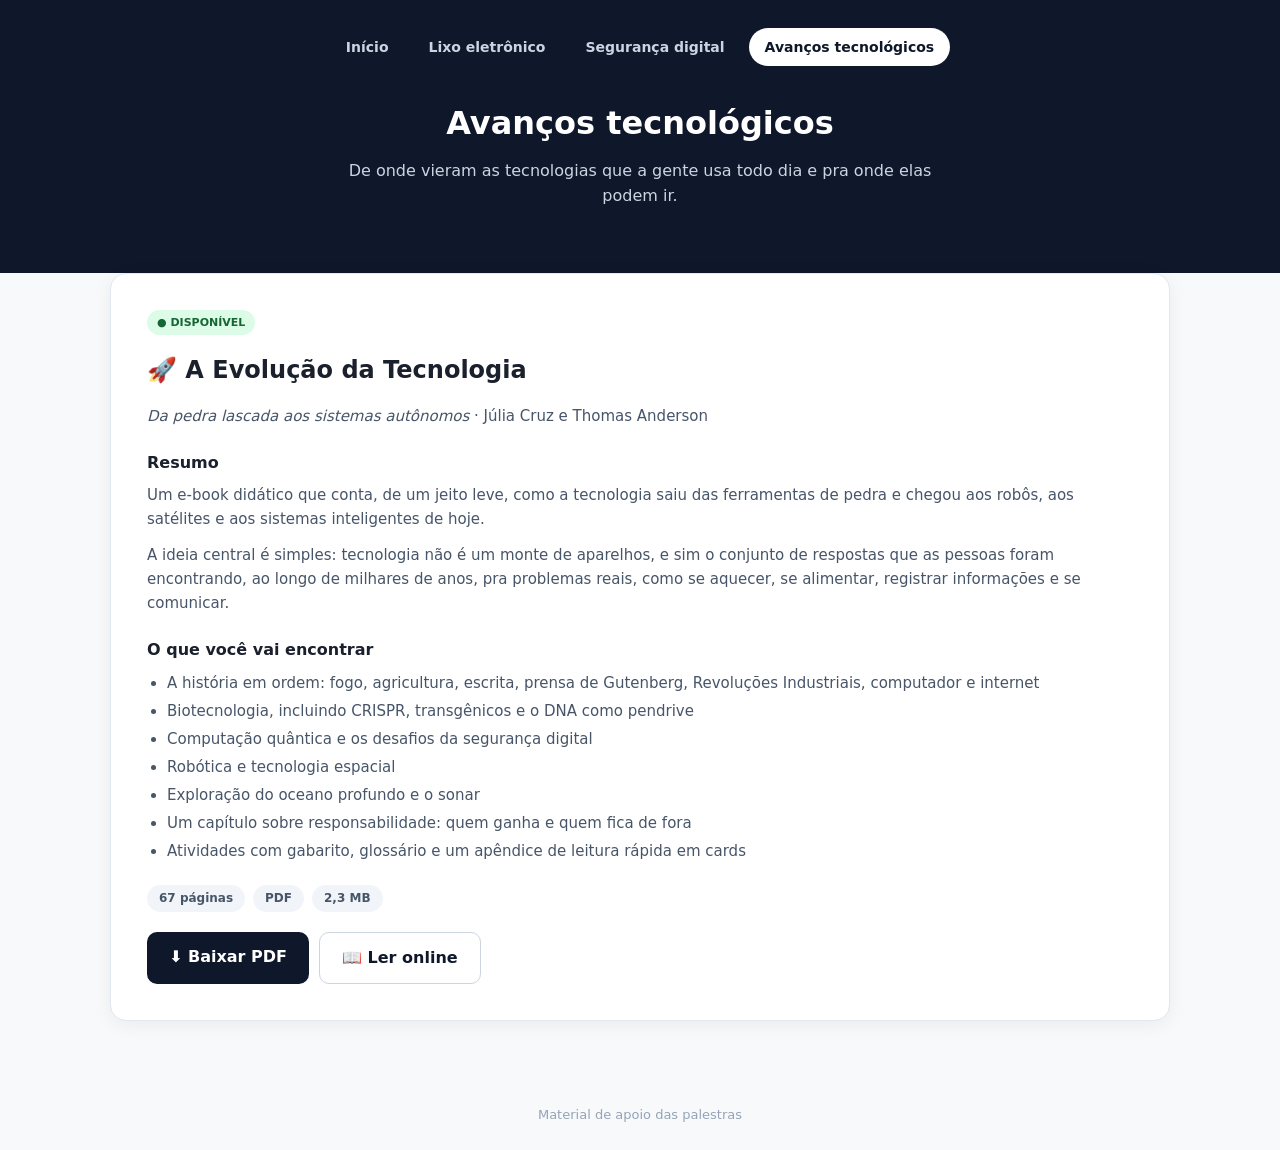
==== avancos-tecnologicos.html @ 884b6dad "Biblioteca digital" ====
<!DOCTYPE html>
<html lang="pt-BR">
<head>
<meta charset="UTF-8">
<meta name="viewport" content="width=device-width, initial-scale=1.0">
<title>Avanços tecnológicos - Biblioteca Digital</title>
<meta name="description" content="Ebook A evolução da tecnologia: da pedra lascada aos sistemas autônomos.">
<link rel="stylesheet" href="style.css">
</head>
<body>
<header>
  <nav>
    <a href="index.html">Início</a>
    <a href="lixo-eletronico.html">Lixo eletrônico</a>
    <a href="seguranca-digital.html">Segurança digital</a>
    <a href="avancos-tecnologicos.html" class="active">Avanços tecnológicos</a>
  </nav>
  <h1>Avanços tecnológicos</h1>
  <p>De onde vieram as tecnologias que a gente usa todo dia e pra onde elas podem ir.</p>
</header>

<div class="container">
  <div class="card page-card">
    <span class="badge ok">● DISPONÍVEL</span>
    <h2>🚀 A Evolução da Tecnologia</h2>
    <p style="margin-top:6px;"><em>Da pedra lascada aos sistemas autônomos</em> · Júlia Cruz e Thomas Anderson</p>

    <h3>Resumo</h3>
    <p>Um e-book didático que conta, de um jeito leve, como a tecnologia saiu das ferramentas de pedra e chegou aos robôs, aos satélites e aos sistemas inteligentes de hoje.</p>
    <p>A ideia central é simples: tecnologia não é um monte de aparelhos, e sim o conjunto de respostas que as pessoas foram encontrando, ao longo de milhares de anos, pra problemas reais, como se aquecer, se alimentar, registrar informações e se comunicar.</p>

    <h3>O que você vai encontrar</h3>
    <ul class="list">
      <li>A história em ordem: fogo, agricultura, escrita, prensa de Gutenberg, Revoluções Industriais, computador e internet</li>
      <li>Biotecnologia, incluindo CRISPR, transgênicos e o DNA como pendrive</li>
      <li>Computação quântica e os desafios da segurança digital</li>
      <li>Robótica e tecnologia espacial</li>
      <li>Exploração do oceano profundo e o sonar</li>
      <li>Um capítulo sobre responsabilidade: quem ganha e quem fica de fora</li>
      <li>Atividades com gabarito, glossário e um apêndice de leitura rápida em cards</li>
    </ul>

    <div class="meta">
      <span>67 páginas</span>
      <span>PDF</span>
      <span>2,3 MB</span>
    </div>

    <div class="btn-row">
      <a class="btn btn-primary" href="ebooks/E-book_A_Evolucao_da_Tecnologia_LIVRO_COMPLETO.pdf" download>⬇ Baixar PDF</a>
      <a class="btn btn-outline" href="ebooks/E-book_A_Evolucao_da_Tecnologia_LIVRO_COMPLETO.pdf" target="_blank" rel="noopener">📖 Ler online</a>
    </div>
  </div>
</div>

<footer>Material de apoio das palestras</footer>
</body>
</html>
---- style.css ----
* { margin: 0; padding: 0; box-sizing: border-box; }

body {
  font-family: Inter, "Segoe UI", system-ui, sans-serif;
  background: #f8f9fb;
  color: #1a202c;
  line-height: 1.6;
}

/* ---------- Cabeçalho + menu ---------- */
header {
  background: #0f172a;
  color: white;
  padding: 28px 24px 64px;
  text-align: center;
}
header h1 { font-size: 32px; margin-bottom: 8px; }
header p { color: #cbd5e1; max-width: 640px; margin: 0 auto; }

nav {
  display: flex;
  justify-content: center;
  flex-wrap: wrap;
  gap: 8px;
  margin-bottom: 32px;
}
nav a {
  color: #cbd5e1;
  text-decoration: none;
  font-size: 14px;
  font-weight: 600;
  padding: 8px 16px;
  border-radius: 999px;
  transition: background 0.2s;
}
nav a:hover { background: #1e293b; color: white; }
nav a.active { background: white; color: #0f172a; }

/* ---------- Conteúdo ---------- */
.container { max-width: 1100px; margin: -32px auto 0; padding: 0 20px 60px; }
.grid {
  display: grid;
  grid-template-columns: repeat(auto-fit, minmax(300px, 1fr));
  gap: 24px;
  margin-top: 32px;
}

.card {
  background: white;
  border-radius: 16px;
  padding: 28px;
  box-shadow: 0 4px 20px rgba(0, 0, 0, 0.06);
  border: 1px solid #e2e8f0;
  display: flex;
  flex-direction: column;
}
.card h2 { font-size: 20px; margin-bottom: 8px; }
.card p { color: #475569; font-size: 15px; }

.badge {
  align-self: flex-start;
  font-size: 11px;
  font-weight: 700;
  padding: 4px 10px;
  border-radius: 999px;
  margin-bottom: 16px;
}
.badge.ok { background: #dcfce7; color: #166534; }
.badge.soon { background: #fef9c3; color: #854d0e; }

.topics { background: #f1f5f9; border-radius: 10px; padding: 12px 16px; margin: 16px 0; }
.topics ul { margin-left: 18px; font-size: 13px; color: #334155; }

.btn {
  display: block;
  text-align: center;
  padding: 12px;
  border-radius: 10px;
  font-weight: 600;
  text-decoration: none;
  margin-top: auto;
}
.btn-primary { background: #0f172a; color: white; }
.btn-primary:hover { background: #1e293b; }
.btn-disabled { background: #e2e8f0; color: #94a3b8; pointer-events: none; }
.btn-row { display: flex; gap: 10px; margin-top: 20px; flex-wrap: wrap; }
.btn-row .btn { margin-top: 0; padding: 12px 22px; }
.btn-outline { border: 1px solid #cbd5e1; color: #0f172a; background: white; }

/* ---------- Página de tema ---------- */
.page-card { padding: 36px; margin-top: 32px; }
.page-card h2 { font-size: 24px; }
.page-card h3 { font-size: 16px; margin: 22px 0 8px; }
.page-card p + p { margin-top: 12px; }
.meta { display: flex; gap: 8px; flex-wrap: wrap; margin-top: 18px; }
.meta span {
  font-size: 12px;
  font-weight: 600;
  background: #f1f5f9;
  color: #475569;
  padding: 4px 12px;
  border-radius: 999px;
}
.page-card ul.list { margin-left: 20px; color: #475569; font-size: 15px; }
.page-card ul.list li { margin-bottom: 4px; }

footer { text-align: center; padding: 24px; font-size: 13px; color: #94a3b8; }

@media (max-width: 600px) {
  header h1 { font-size: 26px; }
  .page-card { padding: 24px; }
}
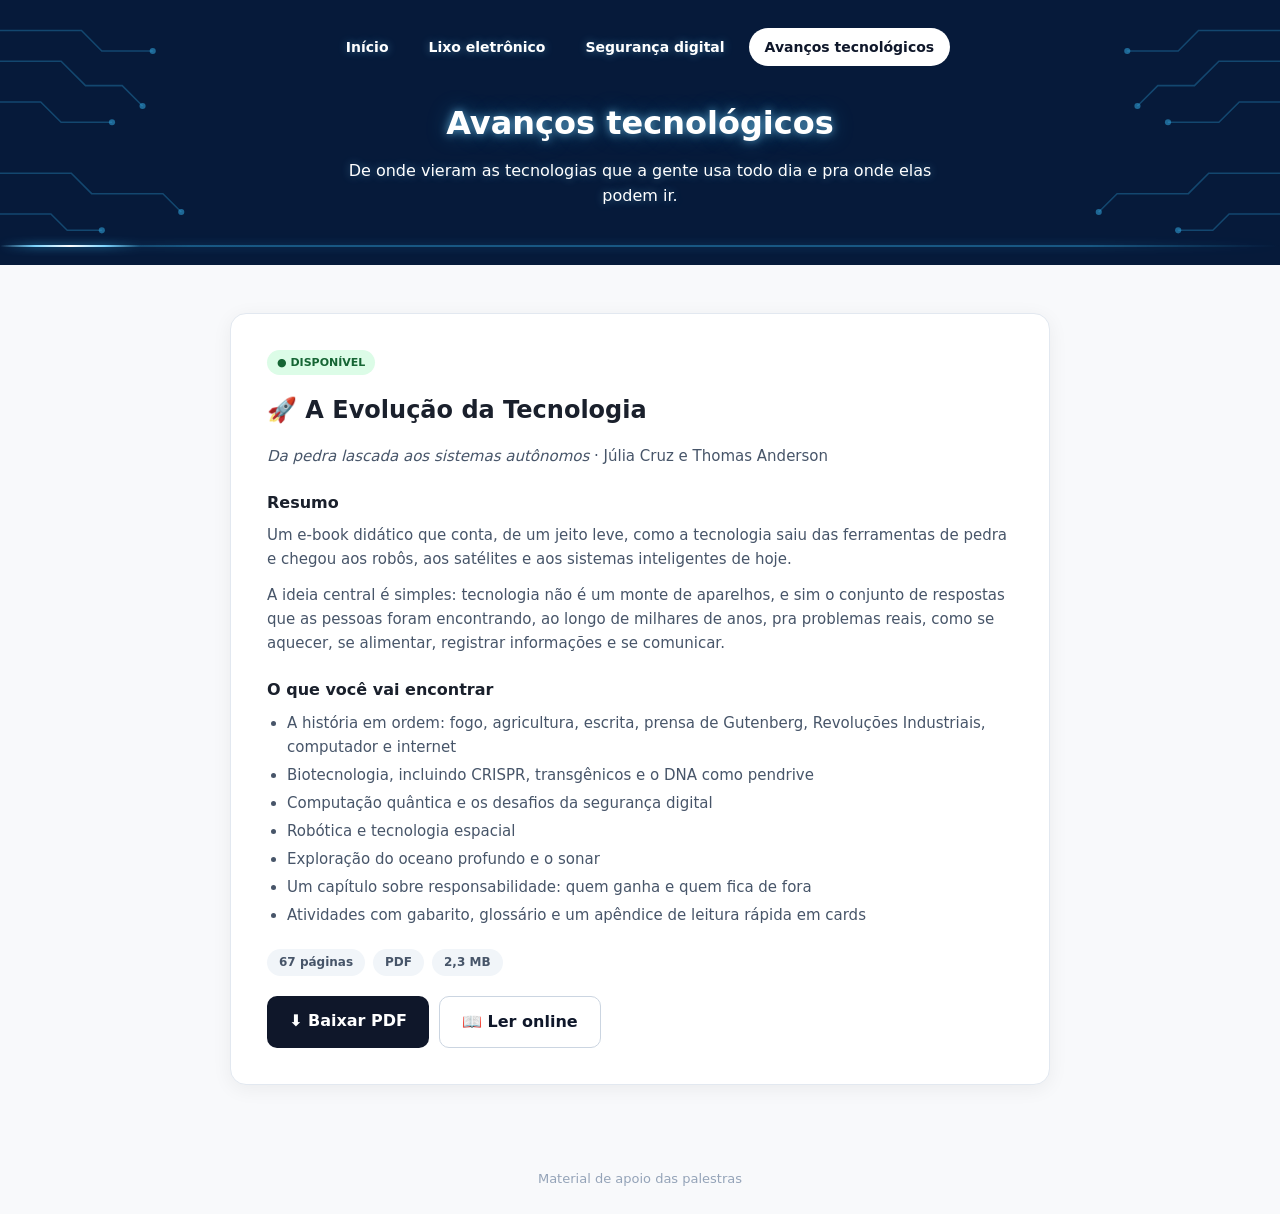
==== commit 30d69d91: "Estética compativel com o panfleto" ====
--- a/avancos-tecnologicos.html
+++ b/avancos-tecnologicos.html
@@ -5,6 +5,7 @@
 <meta name="viewport" content="width=device-width, initial-scale=1.0">
 <title>Avanços tecnológicos - Biblioteca Digital</title>
 <meta name="description" content="Ebook A evolução da tecnologia: da pedra lascada aos sistemas autônomos.">
+<link rel="icon" type="image/png" href="favicon.png">
 <link rel="stylesheet" href="style.css">
 </head>
 <body>
--- a/style.css
+++ b/style.css
@@ -9,13 +9,48 @@
 
 /* ---------- Cabeçalho + menu ---------- */
 header {
-  background: #0f172a;
+  position: relative;
+  overflow: hidden;
+  background: #061a3a;
   color: white;
-  padding: 28px 24px 64px;
+  padding: 28px 24px 56px;
   text-align: center;
 }
-header h1 { font-size: 32px; margin-bottom: 8px; }
-header p { color: #cbd5e1; max-width: 640px; margin: 0 auto; }
+header > * { position: relative; z-index: 1; }
+/* detalhe de placa de circuito + pulso de luz (inspirado no projeto da palestra) */
+header::before {
+  content: "";
+  position: absolute;
+  inset: 0;
+  z-index: 0;
+  background-image: url("data:image/svg+xml,<svg xmlns='http://www.w3.org/2000/svg' width='220' height='260' viewBox='0 0 220 260' fill='none' stroke='%2338bdf8' stroke-opacity='.35' stroke-width='1.5'><g transform='translate(0 0)'><path d='M0 30H80L100 50H150'/><path d='M0 60H60L84 84H120L140 104'/><path d='M0 100H40L60 120H110'/><path d='M0 170H70L90 190H160L178 208'/><path d='M0 210H50L66 226H100'/><g fill='%2338bdf8' fill-opacity='.6' stroke='none'><circle cx='150' cy='50' r='3'/><circle cx='140' cy='104' r='3'/><circle cx='110' cy='120' r='3'/><circle cx='178' cy='208' r='3'/><circle cx='100' cy='226' r='3'/></g></g></svg>"), url("data:image/svg+xml,<svg xmlns='http://www.w3.org/2000/svg' width='220' height='260' viewBox='0 0 220 260' fill='none' stroke='%2338bdf8' stroke-opacity='.35' stroke-width='1.5'><g transform='translate(220 0) scale(-1 1)'><path d='M0 30H80L100 50H150'/><path d='M0 60H60L84 84H120L140 104'/><path d='M0 100H40L60 120H110'/><path d='M0 170H70L90 190H160L178 208'/><path d='M0 210H50L66 226H100'/><g fill='%2338bdf8' fill-opacity='.6' stroke='none'><circle cx='150' cy='50' r='3'/><circle cx='140' cy='104' r='3'/><circle cx='110' cy='120' r='3'/><circle cx='178' cy='208' r='3'/><circle cx='100' cy='226' r='3'/></g></g></svg>");
+  background-repeat: no-repeat;
+  background-position: left top, right top;
+  background-size: auto 100%;
+  opacity: 0.8;
+}
+header::after {
+  content: "";
+  position: absolute;
+  left: 0; right: 0; bottom: 18px;
+  height: 2px;
+  z-index: 0;
+  background:
+    linear-gradient(90deg, transparent, #7dd3fc, #fff, #7dd3fc, transparent) 0% 0 / 140px 100% no-repeat,
+    linear-gradient(90deg, transparent, rgba(56, 189, 248, 0.35) 15%, rgba(56, 189, 248, 0.35) 85%, transparent);
+  filter: drop-shadow(0 0 4px #38bdf8);
+  animation: pulseLine 4.5s ease-in-out infinite;
+}
+@keyframes pulseLine {
+  from { background-position: 0% 0, 0 0; }
+  to { background-position: 100% 0, 0 0; }
+}
+@media (prefers-reduced-motion: reduce) {
+  header::after { animation: none; }
+}
+
+header h1 { font-size: 32px; margin-bottom: 8px; color: #fff; text-shadow: 0 0 10px rgba(125, 211, 252, 0.7), 0 0 22px rgba(56, 189, 248, 0.35); }
+header p { color: #fff; max-width: 640px; margin: 0 auto; text-shadow: 0 0 8px rgba(125, 211, 252, 0.45); }
 
 nav {
   display: flex;
@@ -25,7 +60,8 @@
   margin-bottom: 32px;
 }
 nav a {
-  color: #cbd5e1;
+  color: #fff;
+  text-shadow: 0 0 8px rgba(125, 211, 252, 0.45);
   text-decoration: none;
   font-size: 14px;
   font-weight: 600;
@@ -33,16 +69,17 @@
   border-radius: 999px;
   transition: background 0.2s;
 }
-nav a:hover { background: #1e293b; color: white; }
-nav a.active { background: white; color: #0f172a; }
+nav a:hover { background: rgba(125, 211, 252, 0.15); color: #fff; }
+nav a.active { background: white; color: #0f172a; text-shadow: none; }
 
 /* ---------- Conteúdo ---------- */
-.container { max-width: 1100px; margin: -32px auto 0; padding: 0 20px 60px; }
+.container { max-width: 1100px; margin: 0 auto; padding: 0 20px 60px; }
 .grid {
   display: grid;
   grid-template-columns: repeat(auto-fit, minmax(300px, 1fr));
   gap: 24px;
-  margin-top: 32px;
+  justify-content: center;
+  margin-top: 48px;
 }
 
 .card {
@@ -88,7 +125,7 @@
 .btn-outline { border: 1px solid #cbd5e1; color: #0f172a; background: white; }
 
 /* ---------- Página de tema ---------- */
-.page-card { padding: 36px; margin-top: 32px; }
+.page-card { padding: 36px; margin: 48px auto 0; max-width: 820px; }
 .page-card h2 { font-size: 24px; }
 .page-card h3 { font-size: 16px; margin: 22px 0 8px; }
 .page-card p + p { margin-top: 12px; }
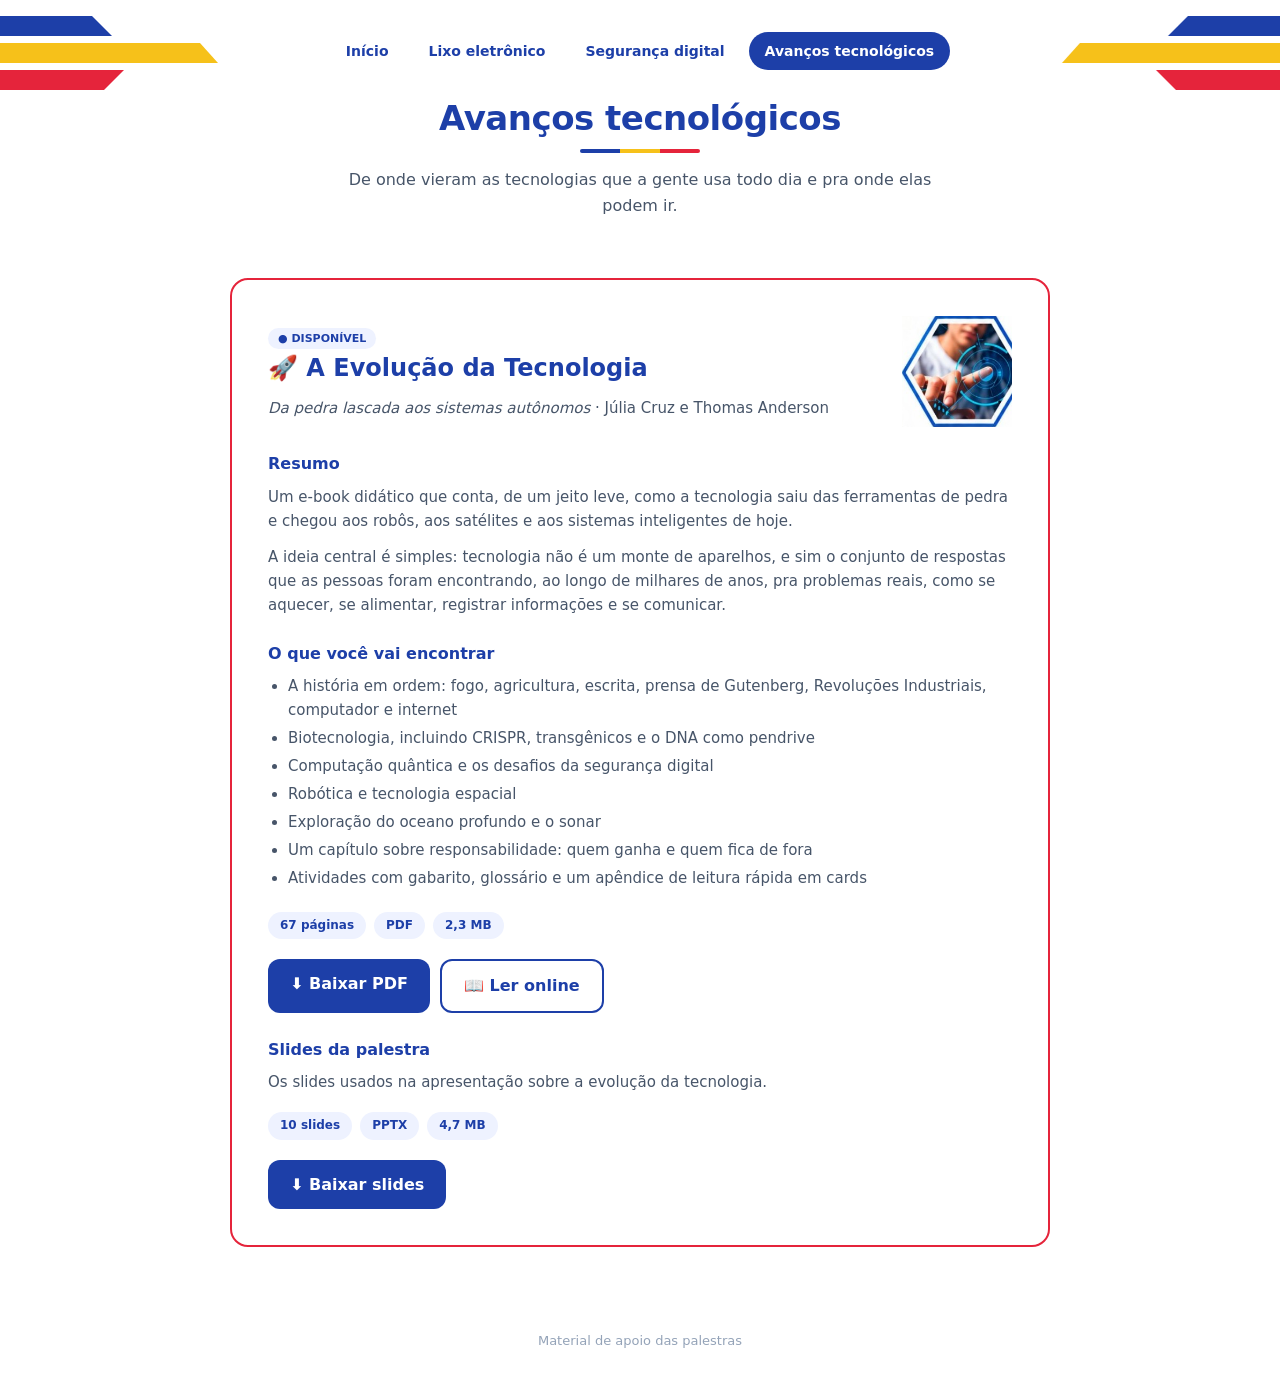
==== commit 08387b33: "Redesigner e adição de documentos" ====
--- a/avancos-tecnologicos.html
+++ b/avancos-tecnologicos.html
@@ -21,10 +21,15 @@
 </header>
 
 <div class="container">
-  <div class="card page-card">
-    <span class="badge ok">● DISPONÍVEL</span>
-    <h2>🚀 A Evolução da Tecnologia</h2>
-    <p style="margin-top:6px;"><em>Da pedra lascada aos sistemas autônomos</em> · Júlia Cruz e Thomas Anderson</p>
+  <div class="card page-card c-red">
+    <div class="page-head">
+      <div>
+        <span class="badge ok">● DISPONÍVEL</span>
+        <h2>🚀 A Evolução da Tecnologia</h2>
+        <p style="margin-top:6px;"><em>Da pedra lascada aos sistemas autônomos</em> · Júlia Cruz e Thomas Anderson</p>
+      </div>
+      <img class="hex" src="img/hex-avanco.jpg" alt="">
+    </div>
 
     <h3>Resumo</h3>
     <p>Um e-book didático que conta, de um jeito leve, como a tecnologia saiu das ferramentas de pedra e chegou aos robôs, aos satélites e aos sistemas inteligentes de hoje.</p>
@@ -51,6 +56,17 @@
       <a class="btn btn-primary" href="ebooks/E-book_A_Evolucao_da_Tecnologia_LIVRO_COMPLETO.pdf" download>⬇ Baixar PDF</a>
       <a class="btn btn-outline" href="ebooks/E-book_A_Evolucao_da_Tecnologia_LIVRO_COMPLETO.pdf" target="_blank" rel="noopener">📖 Ler online</a>
     </div>
+
+    <h3>Slides da palestra</h3>
+    <p>Os slides usados na apresentação sobre a evolução da tecnologia.</p>
+    <div class="meta">
+      <span>10 slides</span>
+      <span>PPTX</span>
+      <span>4,7 MB</span>
+    </div>
+    <div class="btn-row">
+      <a class="btn btn-primary" href="ebooks/A-Evolucao-da-Tecnologia-slides.pptx" download>⬇ Baixar slides</a>
+    </div>
   </div>
 </div>
 
--- a/style.css
+++ b/style.css
@@ -1,76 +1,101 @@
 * { margin: 0; padding: 0; box-sizing: border-box; }
+
+:root {
+  --blue: #1d3fa8;
+  --blue-dark: #162f80;
+  --blue-soft: #eef2ff;
+  --yellow: #f6c11a;
+  --red: #e5243b;
+  --ink: #1e293b;
+  --muted: #475569;
+}
 
 body {
   font-family: Inter, "Segoe UI", system-ui, sans-serif;
-  background: #f8f9fb;
-  color: #1a202c;
+  background: #fff;
+  color: var(--ink);
   line-height: 1.6;
 }
 
-/* ---------- Cabeçalho + menu ---------- */
+/* ---------- Cabeçalho + menu (faixas e linha tricolor do panfleto) ---------- */
 header {
   position: relative;
   overflow: hidden;
-  background: #061a3a;
-  color: white;
-  padding: 28px 24px 56px;
+  background: #fff;
+  padding: 32px 24px 36px;
   text-align: center;
 }
 header > * { position: relative; z-index: 1; }
-/* detalhe de placa de circuito + pulso de luz (inspirado no projeto da palestra) */
-header::before {
-  content: "";
-  position: absolute;
-  inset: 0;
-  z-index: 0;
-  background-image: url("data:image/svg+xml,<svg xmlns='http://www.w3.org/2000/svg' width='220' height='260' viewBox='0 0 220 260' fill='none' stroke='%2338bdf8' stroke-opacity='.35' stroke-width='1.5'><g transform='translate(0 0)'><path d='M0 30H80L100 50H150'/><path d='M0 60H60L84 84H120L140 104'/><path d='M0 100H40L60 120H110'/><path d='M0 170H70L90 190H160L178 208'/><path d='M0 210H50L66 226H100'/><g fill='%2338bdf8' fill-opacity='.6' stroke='none'><circle cx='150' cy='50' r='3'/><circle cx='140' cy='104' r='3'/><circle cx='110' cy='120' r='3'/><circle cx='178' cy='208' r='3'/><circle cx='100' cy='226' r='3'/></g></g></svg>"), url("data:image/svg+xml,<svg xmlns='http://www.w3.org/2000/svg' width='220' height='260' viewBox='0 0 220 260' fill='none' stroke='%2338bdf8' stroke-opacity='.35' stroke-width='1.5'><g transform='translate(220 0) scale(-1 1)'><path d='M0 30H80L100 50H150'/><path d='M0 60H60L84 84H120L140 104'/><path d='M0 100H40L60 120H110'/><path d='M0 170H70L90 190H160L178 208'/><path d='M0 210H50L66 226H100'/><g fill='%2338bdf8' fill-opacity='.6' stroke='none'><circle cx='150' cy='50' r='3'/><circle cx='140' cy='104' r='3'/><circle cx='110' cy='120' r='3'/><circle cx='178' cy='208' r='3'/><circle cx='100' cy='226' r='3'/></g></g></svg>");
-  background-repeat: no-repeat;
-  background-position: left top, right top;
-  background-size: auto 100%;
-  opacity: 0.8;
-}
+
+header::before,
 header::after {
   content: "";
   position: absolute;
-  left: 0; right: 0; bottom: 18px;
-  height: 2px;
+  top: 16px;
+  width: 230px;
+  height: 80px;
   z-index: 0;
-  background:
-    linear-gradient(90deg, transparent, #7dd3fc, #fff, #7dd3fc, transparent) 0% 0 / 140px 100% no-repeat,
-    linear-gradient(90deg, transparent, rgba(56, 189, 248, 0.35) 15%, rgba(56, 189, 248, 0.35) 85%, transparent);
-  filter: drop-shadow(0 0 4px #38bdf8);
-  animation: pulseLine 4.5s ease-in-out infinite;
+  background: url("data:image/svg+xml,<svg xmlns='http://www.w3.org/2000/svg' viewBox='0 0 230 80'><path fill='%231d3fa8' d='M0 0H92L112 20H0Z'/><path fill='%23f6c11a' d='M0 27H200L218 47H0Z'/><path fill='%23e5243b' d='M0 54H124L104 74H0Z'/></svg>") no-repeat left top / 100% 100%;
+  animation: stripeIn 0.8s ease-out both;
 }
-@keyframes pulseLine {
-  from { background-position: 0% 0, 0 0; }
-  to { background-position: 100% 0, 0 0; }
+header::before { left: 0; }
+header::after { right: 0; transform: scaleX(-1); animation-name: stripeInRight; }
+
+@keyframes stripeIn {
+  from { opacity: 0; transform: translateX(-60px); }
+  to { opacity: 1; transform: translateX(0); }
 }
-@media (prefers-reduced-motion: reduce) {
-  header::after { animation: none; }
+@keyframes stripeInRight {
+  from { opacity: 0; transform: scaleX(-1) translateX(-60px); }
+  to { opacity: 1; transform: scaleX(-1) translateX(0); }
 }
 
-header h1 { font-size: 32px; margin-bottom: 8px; color: #fff; text-shadow: 0 0 10px rgba(125, 211, 252, 0.7), 0 0 22px rgba(56, 189, 248, 0.35); }
-header p { color: #fff; max-width: 640px; margin: 0 auto; text-shadow: 0 0 8px rgba(125, 211, 252, 0.45); }
+header h1 {
+  font-size: 34px;
+  font-weight: 800;
+  letter-spacing: -0.5px;
+  color: var(--blue);
+  line-height: 1.2;
+}
+header h1::after {
+  content: "";
+  display: block;
+  width: 120px;
+  height: 4px;
+  margin: 10px auto 14px;
+  border-radius: 2px;
+  background: linear-gradient(90deg, var(--blue) 0 33.3%, var(--yellow) 33.3% 66.6%, var(--red) 66.6%);
+  transform-origin: left center;
+  animation: drawLine 0.9s 0.2s ease-out both;
+}
+@keyframes drawLine {
+  from { transform: scaleX(0); }
+  to { transform: scaleX(1); }
+}
+header p { color: var(--muted); max-width: 640px; margin: 0 auto; }
 
 nav {
   display: flex;
   justify-content: center;
   flex-wrap: wrap;
   gap: 8px;
-  margin-bottom: 32px;
+  margin-bottom: 28px;
 }
 nav a {
-  color: #fff;
-  text-shadow: 0 0 8px rgba(125, 211, 252, 0.45);
+  color: var(--blue);
   text-decoration: none;
   font-size: 14px;
-  font-weight: 600;
+  font-weight: 700;
   padding: 8px 16px;
   border-radius: 999px;
-  transition: background 0.2s;
+  transition: background 0.2s, color 0.2s;
 }
-nav a:hover { background: rgba(125, 211, 252, 0.15); color: #fff; }
-nav a.active { background: white; color: #0f172a; text-shadow: none; }
+nav a:hover { background: var(--blue-soft); }
+nav a.active { background: var(--blue); color: #fff; }
+
+@media (prefers-reduced-motion: reduce) {
+  header::before, header::after, header h1::after { animation: none; }
+}
 
 /* ---------- Conteúdo ---------- */
 .container { max-width: 1100px; margin: 0 auto; padding: 0 20px 60px; }
@@ -79,20 +104,29 @@
   grid-template-columns: repeat(auto-fit, minmax(300px, 1fr));
   gap: 24px;
   justify-content: center;
-  margin-top: 48px;
+  margin-top: 24px;
 }
 
 .card {
-  background: white;
-  border-radius: 16px;
-  padding: 28px;
-  box-shadow: 0 4px 20px rgba(0, 0, 0, 0.06);
-  border: 1px solid #e2e8f0;
+  --accent: var(--blue);
+  background: #fff;
+  border: 2px solid var(--accent);
+  border-radius: 18px;
+  padding: 26px;
   display: flex;
   flex-direction: column;
+  transition: transform 0.2s ease, box-shadow 0.2s ease;
 }
-.card h2 { font-size: 20px; margin-bottom: 8px; }
-.card p { color: #475569; font-size: 15px; }
+.card:hover { transform: translateY(-4px); box-shadow: 0 10px 24px rgba(29, 63, 168, 0.12); }
+.c-blue { --accent: var(--blue); }
+.c-yellow { --accent: var(--yellow); }
+.c-red { --accent: var(--red); }
+
+.card h2 { font-size: 20px; font-weight: 800; color: var(--blue); margin-bottom: 8px; }
+.card p { color: var(--muted); font-size: 15px; }
+
+.hex { display: block; width: 96px; height: auto; margin-bottom: 14px; transition: transform 0.25s ease; }
+.card:hover .hex { transform: scale(1.06); }
 
 .badge {
   align-self: flex-start;
@@ -100,50 +134,60 @@
   font-weight: 700;
   padding: 4px 10px;
   border-radius: 999px;
-  margin-bottom: 16px;
+  margin-bottom: 14px;
 }
-.badge.ok { background: #dcfce7; color: #166534; }
-.badge.soon { background: #fef9c3; color: #854d0e; }
+.badge.ok { background: var(--blue-soft); color: var(--blue); }
+.badge.soon { background: #fff6d6; color: #8a6500; }
 
-.topics { background: #f1f5f9; border-radius: 10px; padding: 12px 16px; margin: 16px 0; }
+.topics { background: #f6f8ff; border-radius: 12px; padding: 12px 16px; margin: 16px 0; }
 .topics ul { margin-left: 18px; font-size: 13px; color: #334155; }
 
 .btn {
   display: block;
   text-align: center;
   padding: 12px;
-  border-radius: 10px;
-  font-weight: 600;
+  border-radius: 12px;
+  font-weight: 700;
   text-decoration: none;
   margin-top: auto;
+  transition: background 0.2s;
 }
-.btn-primary { background: #0f172a; color: white; }
-.btn-primary:hover { background: #1e293b; }
+.btn-primary { background: var(--blue); color: #fff; }
+.btn-primary:hover { background: var(--blue-dark); }
 .btn-disabled { background: #e2e8f0; color: #94a3b8; pointer-events: none; }
 .btn-row { display: flex; gap: 10px; margin-top: 20px; flex-wrap: wrap; }
 .btn-row .btn { margin-top: 0; padding: 12px 22px; }
-.btn-outline { border: 1px solid #cbd5e1; color: #0f172a; background: white; }
+.btn-outline { border: 2px solid var(--blue); color: var(--blue); background: #fff; padding: 10px 22px; }
+.btn-outline:hover { background: var(--blue-soft); }
 
 /* ---------- Página de tema ---------- */
-.page-card { padding: 36px; margin: 48px auto 0; max-width: 820px; }
+.page-card { padding: 36px; margin: 24px auto 0; max-width: 820px; }
+.page-card:hover { transform: none; box-shadow: none; }
+.page-head { display: flex; align-items: center; justify-content: space-between; gap: 20px; }
+.page-head .hex { width: 110px; margin: 0; flex-shrink: 0; }
 .page-card h2 { font-size: 24px; }
-.page-card h3 { font-size: 16px; margin: 22px 0 8px; }
+.page-card h3 { font-size: 16px; font-weight: 800; color: var(--blue); margin: 24px 0 8px; }
 .page-card p + p { margin-top: 12px; }
 .meta { display: flex; gap: 8px; flex-wrap: wrap; margin-top: 18px; }
 .meta span {
   font-size: 12px;
-  font-weight: 600;
-  background: #f1f5f9;
-  color: #475569;
+  font-weight: 700;
+  background: var(--blue-soft);
+  color: var(--blue);
   padding: 4px 12px;
   border-radius: 999px;
 }
-.page-card ul.list { margin-left: 20px; color: #475569; font-size: 15px; }
+.page-card ul.list { margin-left: 20px; color: var(--muted); font-size: 15px; }
 .page-card ul.list li { margin-bottom: 4px; }
 
 footer { text-align: center; padding: 24px; font-size: 13px; color: #94a3b8; }
 
+@media (max-width: 700px) {
+  header { padding-top: 40px; }
+  header::before, header::after { width: 84px; height: 29px; top: 8px; }
+}
 @media (max-width: 600px) {
   header h1 { font-size: 26px; }
   .page-card { padding: 24px; }
+  .page-head .hex { width: 80px; }
 }
